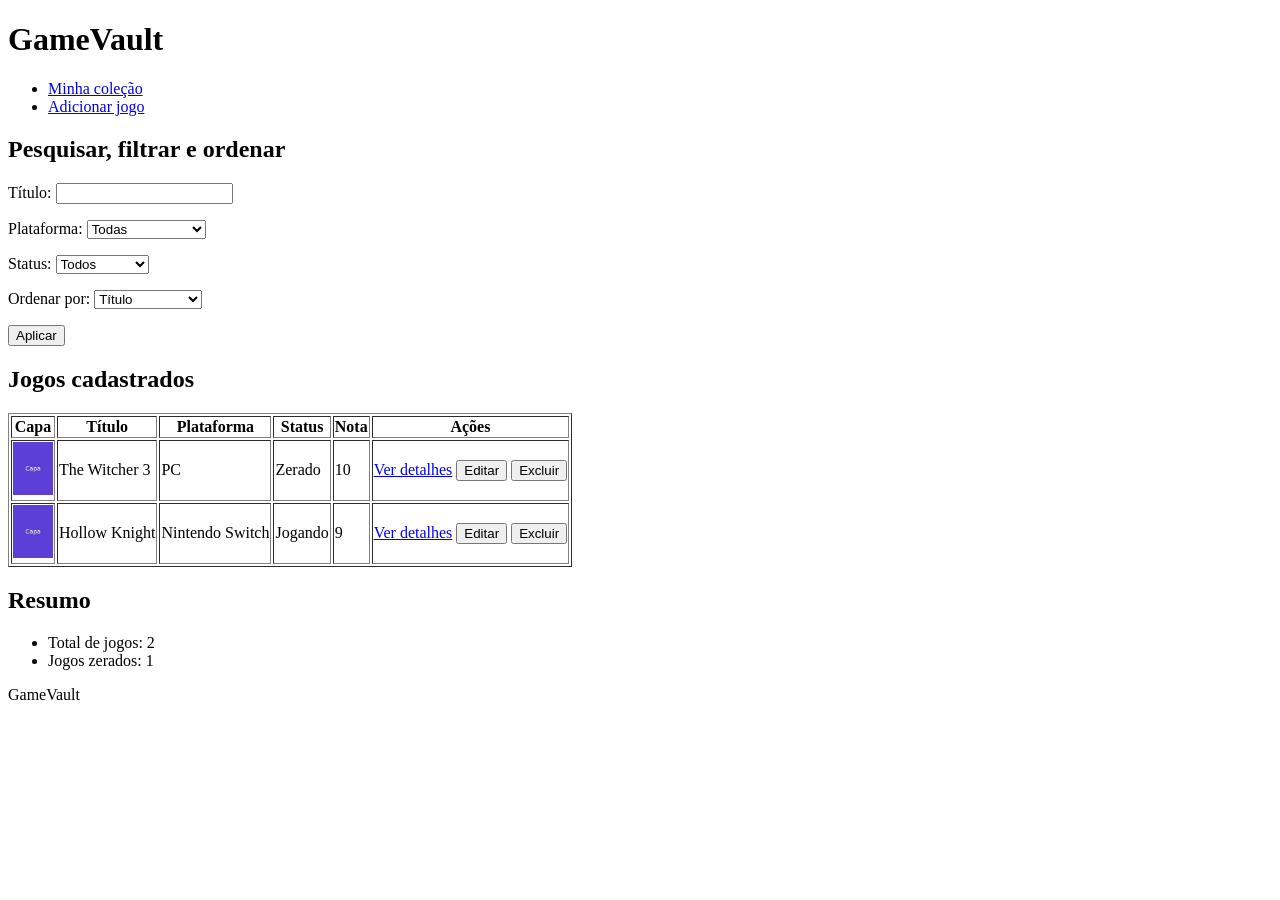
==== index.html @ 30ff9f4e "feat: cria estrutura inicial da aplicação" ====
<!DOCTYPE html>
<html lang="pt-BR">
<head>
  <meta charset="UTF-8">
  <title>GameVault</title>
</head>
<body>

  <header>
    <h1>GameVault</h1>
    <ul>
      <li><a href="index.html">Minha coleção</a></li>
      <li><a href="pages/cadastro.html">Adicionar jogo</a></li>
    </ul>
  </header>

  <main>
    <section>
      <h2>Pesquisar, filtrar e ordenar</h2>
      <form>
        <p>
          <label for="busca">Título:</label>
          <input type="search" id="busca">
        </p>
        <p>
          <label for="plataforma">Plataforma:</label>
          <select id="plataforma">
            <option>Todas</option>
            <option>PC</option>
            <option>PlayStation</option>
            <option>Xbox</option>
            <option>Nintendo Switch</option>
          </select>
        </p>
        <p>
          <label for="status">Status:</label>
          <select id="status">
            <option>Todos</option>
            <option>Quero jogar</option>
            <option>Jogando</option>
            <option>Zerado</option>
          </select>
        </p>
        <p>
          <label for="ordem">Ordenar por:</label>
          <select id="ordem">
            <option>Título</option>
            <option>Nota</option>
            <option>Horas jogadas</option>
          </select>
        </p>
        <button type="button">Aplicar</button>
      </form>
    </section>

    <section>
      <h2>Jogos cadastrados</h2>
      <table border="1">
        <thead>
          <tr>
            <th>Capa</th>
            <th>Título</th>
            <th>Plataforma</th>
            <th>Status</th>
            <th>Nota</th>
            <th>Ações</th>
          </tr>
        </thead>
        <tbody>
          <tr>
            <td><img src="assets/img/capa-exemplo.jpg" alt="Capa de The Witcher 3" width="40"></td>
            <td>The Witcher 3</td>
            <td>PC</td>
            <td>Zerado</td>
            <td>10</td>
            <td>
              <a href="pages/detalhes.html">Ver detalhes</a>
              <button type="button">Editar</button>
              <button type="button">Excluir</button>
            </td>
          </tr>
          <tr>
            <td><img src="assets/img/capa-exemplo.jpg" alt="Capa de Hollow Knight" width="40"></td>
            <td>Hollow Knight</td>
            <td>Nintendo Switch</td>
            <td>Jogando</td>
            <td>9</td>
            <td>
              <a href="pages/detalhes.html">Ver detalhes</a>
              <button type="button">Editar</button>
              <button type="button">Excluir</button>
            </td>
          </tr>
        </tbody>
      </table>
    </section>

    <aside>
      <h2>Resumo</h2>
      <ul>
        <li>Total de jogos: 2</li>
        <li>Jogos zerados: 1</li>
      </ul>
    </aside>
  </main>

  <footer>
    <p>GameVault</p>
  </footer>

</body>
</html>
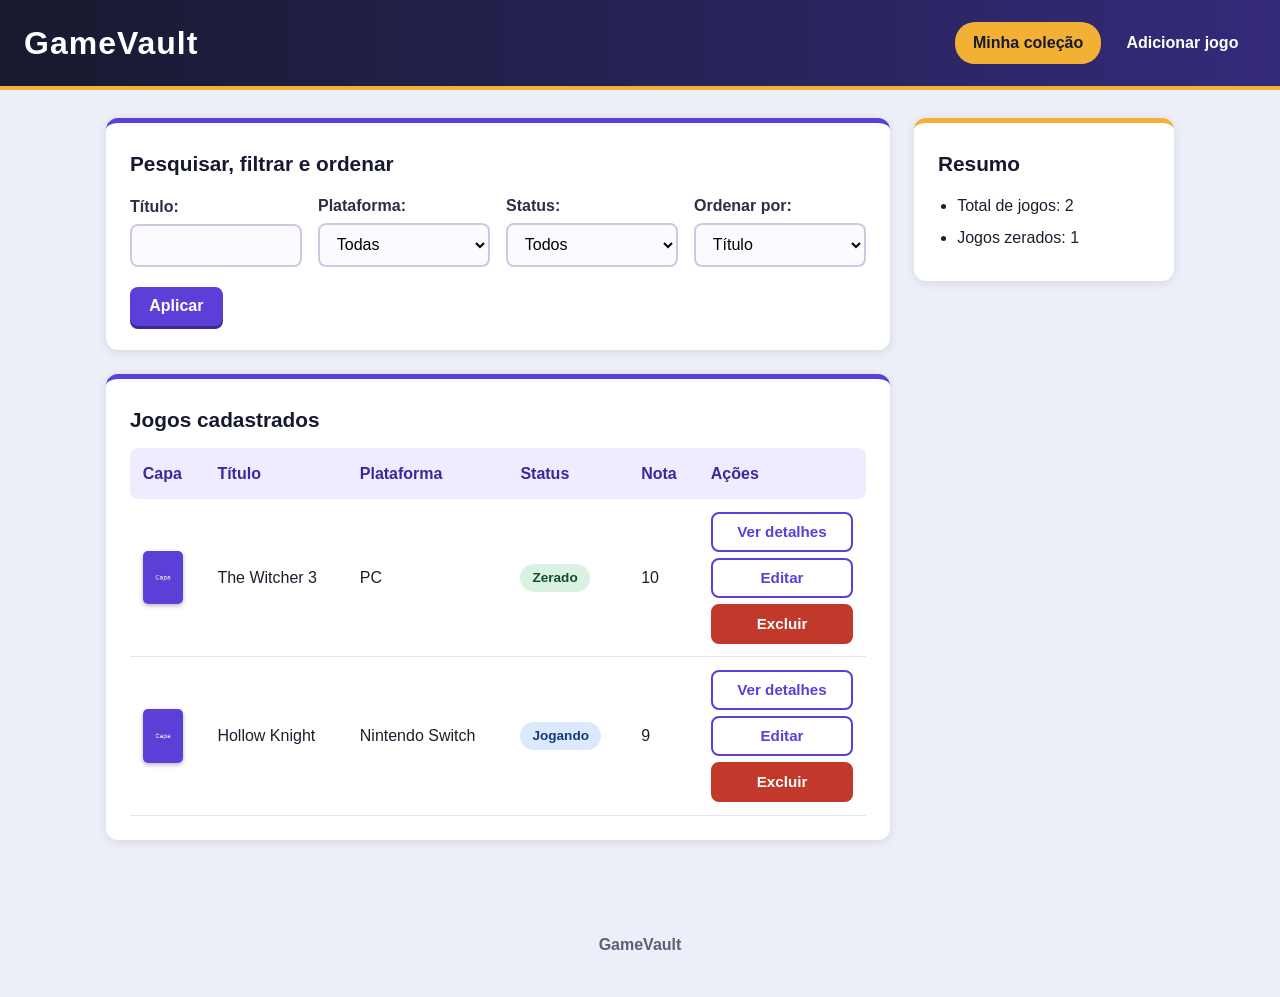
==== commit 98bd80cb: "style: organiza listagem com grid e filtros com flexbox" ====
--- a/index.html
+++ b/index.html
@@ -2,6 +2,8 @@
 <html lang="pt-BR">
 <head>
   <meta charset="UTF-8">
+  <meta name="viewport" content="width=device-width, initial-scale=1.0">
+  <link rel="stylesheet" href="assets/css/style.css">
   <title>GameVault</title>
 </head>
 <body>
@@ -9,13 +11,13 @@
   <header>
     <h1>GameVault</h1>
     <ul>
-      <li><a href="index.html">Minha coleção</a></li>
+      <li><a href="index.html" class="atual">Minha coleção</a></li>
       <li><a href="pages/cadastro.html">Adicionar jogo</a></li>
     </ul>
   </header>
 
-  <main>
-    <section>
+  <main class="layout-colecao">
+    <section class="filtros">
       <h2>Pesquisar, filtrar e ordenar</h2>
       <form>
         <p>
@@ -53,9 +55,10 @@
       </form>
     </section>
 
-    <section>
+    <section class="lista">
       <h2>Jogos cadastrados</h2>
-      <table border="1">
+      <div class="tabela">
+      <table>
         <thead>
           <tr>
             <th>Capa</th>
@@ -71,31 +74,33 @@
             <td><img src="assets/img/capa-exemplo.jpg" alt="Capa de The Witcher 3" width="40"></td>
             <td>The Witcher 3</td>
             <td>PC</td>
-            <td>Zerado</td>
+            <td><span class="status status-zerado">Zerado</span></td>
             <td>10</td>
-            <td>
+            <td class="acoes">
               <a href="pages/detalhes.html">Ver detalhes</a>
-              <button type="button">Editar</button>
-              <button type="button">Excluir</button>
+              <a href="pages/editar.html">Editar</a>
+              <button type="button" class="perigo">Excluir</button>
             </td>
           </tr>
           <tr>
             <td><img src="assets/img/capa-exemplo.jpg" alt="Capa de Hollow Knight" width="40"></td>
             <td>Hollow Knight</td>
             <td>Nintendo Switch</td>
-            <td>Jogando</td>
+            <td><span class="status status-jogando">Jogando</span></td>
             <td>9</td>
-            <td>
+            <td class="acoes">
               <a href="pages/detalhes.html">Ver detalhes</a>
-              <button type="button">Editar</button>
-              <button type="button">Excluir</button>
+              <a href="pages/editar.html">Editar</a>
+              <button type="button" class="perigo">Excluir</button>
             </td>
           </tr>
         </tbody>
       </table>
+      </div>
+      <p class="mensagem vazio" hidden>Nenhum jogo encontrado. Tente mudar a pesquisa ou os filtros.</p>
     </section>
 
-    <aside>
+    <aside class="resumo">
       <h2>Resumo</h2>
       <ul>
         <li>Total de jogos: 2</li>
--- a/assets/css/style.css
+++ b/assets/css/style.css
@@ -0,0 +1,473 @@
+/* GameVault - Etapa 2: CSS, layout e responsividade */
+
+/* ---------- Base ---------- */
+* {
+  box-sizing: border-box;
+}
+
+body {
+  margin: 0;
+  font-family: "Segoe UI", Tahoma, Arial, sans-serif;
+  font-size: 1rem;
+  line-height: 1.6;
+  color: #1c1f2e;
+  background-color: #eceef8;
+}
+
+h1, h2, h3 {
+  margin-top: 0;
+  margin-bottom: 0.75rem;
+  color: #171a2e;
+}
+
+h1 {
+  font-size: 2rem;
+  letter-spacing: 1px;
+}
+
+h2 {
+  font-size: 1.3rem;
+}
+
+a {
+  color: #5b3fd6;
+}
+
+a:hover {
+  color: #3d2799;
+}
+
+/* indicação de foco para quem usa o teclado */
+a:focus, button:focus, input:focus, select:focus, textarea:focus {
+  outline: 3px solid #f2b134;
+  outline-offset: 2px;
+}
+
+/* ---------- Cabeçalho e menu (Flexbox) ---------- */
+header {
+  display: flex;
+  justify-content: space-between;
+  align-items: center;
+  flex-wrap: wrap;
+  gap: 0.75rem;
+  padding: 1.1rem 1.5rem;
+  background: linear-gradient(90deg, #171a2e, #342a7a);
+  border-bottom: 4px solid #f2b134;
+}
+
+header h1 {
+  margin: 0;
+  color: white;
+}
+
+header ul {
+  display: flex;
+  gap: 0.5rem;
+  margin: 0;
+  padding: 0;
+  list-style: none;
+}
+
+header a {
+  display: block;
+  padding: 0.5rem 1.1rem;
+  color: white;
+  font-weight: bold;
+  text-decoration: none;
+  border-radius: 20px;
+}
+
+header a:hover {
+  background-color: rgba(255, 255, 255, 0.2);
+  color: white;
+}
+
+header a.atual {
+  background-color: #f2b134;
+  color: #171a2e;
+}
+
+/* ---------- Área principal ---------- */
+main {
+  max-width: 720px;
+  margin: 0 auto;
+  padding: 1.75rem 1rem;
+}
+
+section, aside {
+  margin-bottom: 1.5rem;
+  padding: 1.5rem;
+  background-color: white;
+  border-radius: 12px;
+  box-shadow: 0 2px 10px rgba(23, 26, 46, 0.1);
+}
+
+section {
+  border-top: 5px solid #5b3fd6;
+}
+
+aside {
+  border-top: 5px solid #f2b134;
+}
+
+/* ---------- Página inicial (Grid com 2 colunas) ---------- */
+main.layout-colecao {
+  display: grid;
+  grid-template-columns: 1fr 260px;
+  column-gap: 1.5rem;
+  max-width: 1100px;
+}
+
+/* permite que a lista encolha em telas pequenas, sem criar rolagem na página */
+.filtros, .lista {
+  min-width: 0;
+}
+
+.resumo {
+  grid-column: 2;
+  grid-row: 1 / 3;
+  align-self: start;
+}
+
+.resumo ul {
+  margin: 0;
+  padding-left: 1.2rem;
+}
+
+.resumo li {
+  margin-bottom: 0.4rem;
+}
+
+/* ---------- Formulários ---------- */
+form p {
+  display: flex;
+  flex-direction: column;
+  margin-top: 0;
+  margin-bottom: 1.1rem;
+}
+
+label {
+  margin-bottom: 0.3rem;
+  font-weight: bold;
+  color: #2c2f45;
+}
+
+input, select, textarea {
+  width: 100%;
+  padding: 0.65rem 0.8rem;
+  font-size: 1rem;
+  font-family: inherit;
+  background-color: #fafaff;
+  border: 2px solid #c9cce0;
+  border-radius: 8px;
+}
+
+input:hover, select:hover, textarea:hover {
+  border-color: #8f7ae8;
+}
+
+input:focus, select:focus, textarea:focus {
+  background-color: white;
+  border-color: #5b3fd6;
+}
+
+/* filtros: campos lado a lado (Flexbox) */
+.filtros form {
+  display: flex;
+  flex-wrap: wrap;
+  align-items: flex-end;
+  gap: 1rem;
+}
+
+.filtros form p {
+  flex: 1 1 150px;
+  margin-bottom: 0;
+}
+
+/* ---------- Botões e links de ação ---------- */
+button {
+  padding: 0.65rem 1.2rem;
+  font-size: 1rem;
+  font-weight: bold;
+  color: white;
+  background-color: #5b3fd6;
+  border: none;
+  border-radius: 8px;
+  box-shadow: 0 3px 0 #3d2799;
+  cursor: pointer;
+}
+
+button:hover {
+  background-color: #6a4ee0;
+}
+
+button:active {
+  box-shadow: 0 1px 0 #3d2799;
+  transform: translateY(2px);
+}
+
+button:disabled {
+  background-color: #9a9ab0;
+  box-shadow: none;
+  cursor: not-allowed;
+}
+
+button.perigo {
+  background-color: #c0392b;
+  box-shadow: 0 3px 0 #8f1d17;
+}
+
+button.perigo:hover {
+  background-color: #d4493b;
+}
+
+button.perigo:active {
+  box-shadow: 0 1px 0 #8f1d17;
+}
+
+/* links e botões de ação: mesmo tamanho, mesma fonte, mesma borda */
+.acoes a, .acoes button {
+  display: inline-block;
+  padding: 0.45rem 0.9rem;
+  font-family: inherit;
+  font-size: 0.95rem;
+  font-weight: bold;
+  line-height: 1.4;
+  white-space: nowrap;
+  text-align: center;
+  text-decoration: none;
+  border: 2px solid;
+  border-radius: 8px;
+  box-shadow: none;
+  cursor: pointer;
+}
+
+.acoes a {
+  color: #5b3fd6;
+  background-color: white;
+  border-color: #5b3fd6;
+}
+
+.acoes a:hover {
+  color: white;
+  background-color: #5b3fd6;
+}
+
+.acoes button.perigo {
+  color: white;
+  background-color: #c0392b;
+  border-color: #c0392b;
+}
+
+.acoes button.perigo:hover {
+  background-color: #8f1d17;
+  border-color: #8f1d17;
+}
+
+.acoes button:active {
+  box-shadow: none;
+  transform: translateY(1px);
+}
+
+/* na tabela: os três botões empilhados, todos com a mesma largura */
+td.acoes {
+  width: 10.5rem;
+}
+
+td.acoes a, td.acoes button {
+  display: block;
+  width: 100%;
+  margin-bottom: 0.4rem;
+}
+
+td.acoes button {
+  margin-bottom: 0;
+}
+
+/* na página de detalhes: lado a lado, com a mesma largura mínima */
+div.acoes {
+  display: flex;
+  flex-wrap: wrap;
+  gap: 0.6rem;
+  align-items: center;
+}
+
+div.acoes a, div.acoes button {
+  min-width: 7.5rem;
+}
+
+/* botão Aplicar dos filtros: fica sozinho na linha de baixo */
+.filtros button {
+  margin-top: 0.25rem;
+}
+
+/* ---------- Mensagens ---------- */
+.mensagem {
+  margin-bottom: 1.1rem;
+  padding: 0.8rem 1rem;
+  border-left: 5px solid;
+  border-radius: 8px;
+}
+
+.mensagem[hidden] {
+  display: none;
+}
+
+.info {
+  background-color: #e8effd;
+  border-color: #1450a3;
+  color: #123a7a;
+}
+
+.vazio {
+  background-color: #fdf0d5;
+  border-color: #b26a00;
+  color: #5c3700;
+}
+
+/* ---------- Tabela ---------- */
+.tabela {
+  overflow-x: auto;
+}
+
+table {
+  width: 100%;
+  min-width: 560px;
+  border-collapse: collapse;
+}
+
+th, td {
+  padding: 0.8rem;
+  text-align: left;
+}
+
+th {
+  color: #3d2799;
+  background-color: #efecff;
+}
+
+th:first-child {
+  border-radius: 8px 0 0 8px;
+}
+
+th:last-child {
+  border-radius: 0 8px 8px 0;
+}
+
+td {
+  border-bottom: 1px solid #e3e5f0;
+}
+
+tr:hover td {
+  background-color: #f7f5ff;
+}
+
+td img {
+  display: block;
+  width: 40px;
+  height: auto;
+  border-radius: 5px;
+  box-shadow: 0 2px 4px rgba(23, 26, 46, 0.3);
+}
+
+.status {
+  display: inline-block;
+  padding: 0.2rem 0.75rem;
+  font-size: 0.85rem;
+  font-weight: bold;
+  border-radius: 20px;
+}
+
+.status-zerado {
+  background-color: #d9f2e2;
+  color: #0f4d2b;
+}
+
+.status-jogando {
+  background-color: #dbe9fc;
+  color: #123a7a;
+}
+
+.status-quero-jogar {
+  background-color: #fdeccb;
+  color: #5c3700;
+}
+
+/* ---------- Detalhes ---------- */
+/* imagem à esquerda e dados à direita (Flexbox); em tela pequena, um embaixo do outro */
+.conteudo {
+  display: flex;
+  flex-wrap: wrap;
+  align-items: flex-start;
+  gap: 1.5rem;
+}
+
+.dados {
+  flex: 1 1 260px;
+}
+
+.detalhe-jogo img {
+  flex-shrink: 0;
+  width: 140px;
+  height: auto;
+  border-radius: 10px;
+  box-shadow: 0 4px 10px rgba(23, 26, 46, 0.3);
+}
+
+.detalhe-jogo ul {
+  margin-top: 0;
+  padding: 0;
+  list-style: none;
+}
+
+.detalhe-jogo li {
+  padding: 0.45rem 0;
+  border-bottom: 1px solid #e3e5f0;
+}
+
+.detalhe-jogo strong {
+  display: inline-block;
+  min-width: 8rem;
+  color: #3d2799;
+}
+
+.detalhe-jogo p strong {
+  min-width: 0;
+}
+
+/* ---------- Rodapé ---------- */
+footer {
+  padding: 1.5rem 1rem;
+  text-align: center;
+  font-weight: bold;
+  color: #5b5f73;
+}
+
+/* ---------- Responsividade (Media Queries) ---------- */
+
+/* telas médias e pequenas: o resumo desce para baixo da lista */
+@media (max-width: 900px) {
+  main.layout-colecao {
+    grid-template-columns: 1fr;
+  }
+
+  .resumo {
+    grid-column: 1;
+    grid-row: auto;
+  }
+}
+
+/* celulares */
+@media (max-width: 600px) {
+  h1 {
+    font-size: 1.5rem;
+  }
+
+  header {
+    padding: 1rem;
+  }
+
+  section, aside {
+    padding: 1rem;
+  }
+}
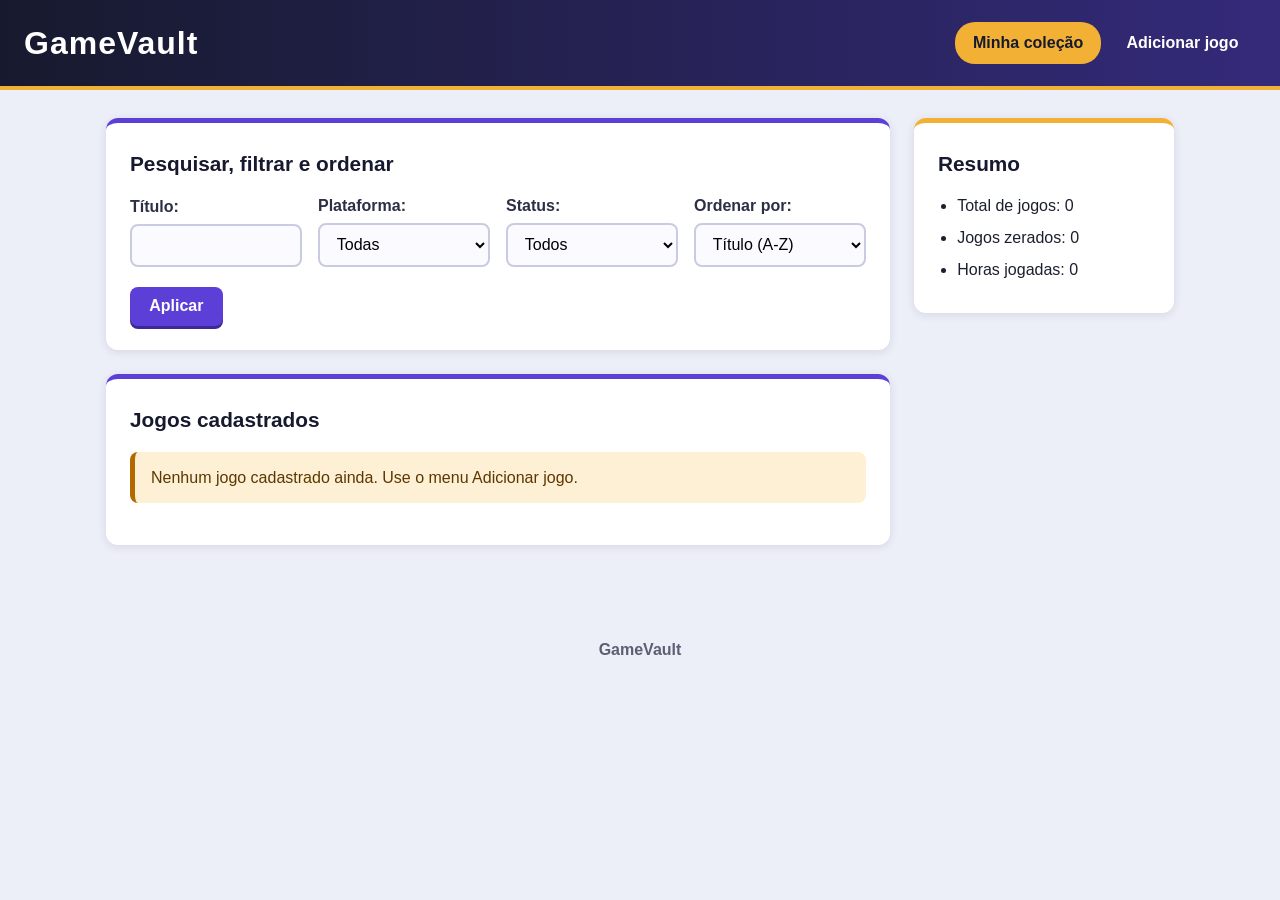
==== commit 98f6fe5f: "feat: gera listagem dinâmica com pesquisa, filtros e ordenação" ====
--- a/index.html
+++ b/index.html
@@ -4,7 +4,7 @@
   <meta charset="UTF-8">
   <meta name="viewport" content="width=device-width, initial-scale=1.0">
   <link rel="stylesheet" href="assets/css/style.css">
-  <title>GameVault</title>
+  <title>GameVault - Minha coleção</title>
 </head>
 <body>
 
@@ -19,7 +19,7 @@
   <main class="layout-colecao">
     <section class="filtros">
       <h2>Pesquisar, filtrar e ordenar</h2>
-      <form>
+      <form id="form-filtros">
         <p>
           <label for="busca">Título:</label>
           <input type="search" id="busca">
@@ -27,84 +27,62 @@
         <p>
           <label for="plataforma">Plataforma:</label>
           <select id="plataforma">
-            <option>Todas</option>
-            <option>PC</option>
-            <option>PlayStation</option>
-            <option>Xbox</option>
-            <option>Nintendo Switch</option>
+            <option value="">Todas</option>
+            <option value="PC">PC</option>
+            <option value="PlayStation">PlayStation</option>
+            <option value="Xbox">Xbox</option>
+            <option value="Nintendo Switch">Nintendo Switch</option>
+            <option value="Mobile">Mobile</option>
           </select>
         </p>
         <p>
           <label for="status">Status:</label>
           <select id="status">
-            <option>Todos</option>
-            <option>Quero jogar</option>
-            <option>Jogando</option>
-            <option>Zerado</option>
+            <option value="">Todos</option>
+            <option value="Quero jogar">Quero jogar</option>
+            <option value="Jogando">Jogando</option>
+            <option value="Zerado">Zerado</option>
           </select>
         </p>
         <p>
           <label for="ordem">Ordenar por:</label>
           <select id="ordem">
-            <option>Título</option>
-            <option>Nota</option>
-            <option>Horas jogadas</option>
+            <option value="titulo">Título (A-Z)</option>
+            <option value="nota">Maior nota</option>
+            <option value="horas">Mais horas jogadas</option>
           </select>
         </p>
-        <button type="button">Aplicar</button>
+        <button type="submit">Aplicar</button>
       </form>
     </section>
 
     <section class="lista">
       <h2>Jogos cadastrados</h2>
-      <div class="tabela">
-      <table>
-        <thead>
-          <tr>
-            <th>Capa</th>
-            <th>Título</th>
-            <th>Plataforma</th>
-            <th>Status</th>
-            <th>Nota</th>
-            <th>Ações</th>
-          </tr>
-        </thead>
-        <tbody>
-          <tr>
-            <td><img src="assets/img/capa-exemplo.jpg" alt="Capa de The Witcher 3" width="40"></td>
-            <td>The Witcher 3</td>
-            <td>PC</td>
-            <td><span class="status status-zerado">Zerado</span></td>
-            <td>10</td>
-            <td class="acoes">
-              <a href="pages/detalhes.html">Ver detalhes</a>
-              <a href="pages/editar.html">Editar</a>
-              <button type="button" class="perigo">Excluir</button>
-            </td>
-          </tr>
-          <tr>
-            <td><img src="assets/img/capa-exemplo.jpg" alt="Capa de Hollow Knight" width="40"></td>
-            <td>Hollow Knight</td>
-            <td>Nintendo Switch</td>
-            <td><span class="status status-jogando">Jogando</span></td>
-            <td>9</td>
-            <td class="acoes">
-              <a href="pages/detalhes.html">Ver detalhes</a>
-              <a href="pages/editar.html">Editar</a>
-              <button type="button" class="perigo">Excluir</button>
-            </td>
-          </tr>
-        </tbody>
-      </table>
+      <p id="aviso-vazio" class="mensagem vazio" hidden></p>
+      <div class="tabela" id="area-tabela">
+        <table>
+          <thead>
+            <tr>
+              <th>Capa</th>
+              <th>Título</th>
+              <th>Plataforma</th>
+              <th>Status</th>
+              <th>Nota</th>
+              <th>Ações</th>
+            </tr>
+          </thead>
+          <tbody id="lista-jogos">
+          </tbody>
+        </table>
       </div>
-      <p class="mensagem vazio" hidden>Nenhum jogo encontrado. Tente mudar a pesquisa ou os filtros.</p>
     </section>
 
     <aside class="resumo">
       <h2>Resumo</h2>
       <ul>
-        <li>Total de jogos: 2</li>
-        <li>Jogos zerados: 1</li>
+        <li>Total de jogos: <span id="resumo-total">0</span></li>
+        <li>Jogos zerados: <span id="resumo-zerados">0</span></li>
+        <li>Horas jogadas: <span id="resumo-horas">0</span></li>
       </ul>
     </aside>
   </main>
@@ -113,5 +91,7 @@
     <p>GameVault</p>
   </footer>
 
+  <script src="assets/js/script.js"></script>
+  <script src="assets/js/lista.js"></script>
 </body>
-</html>
+</html>
